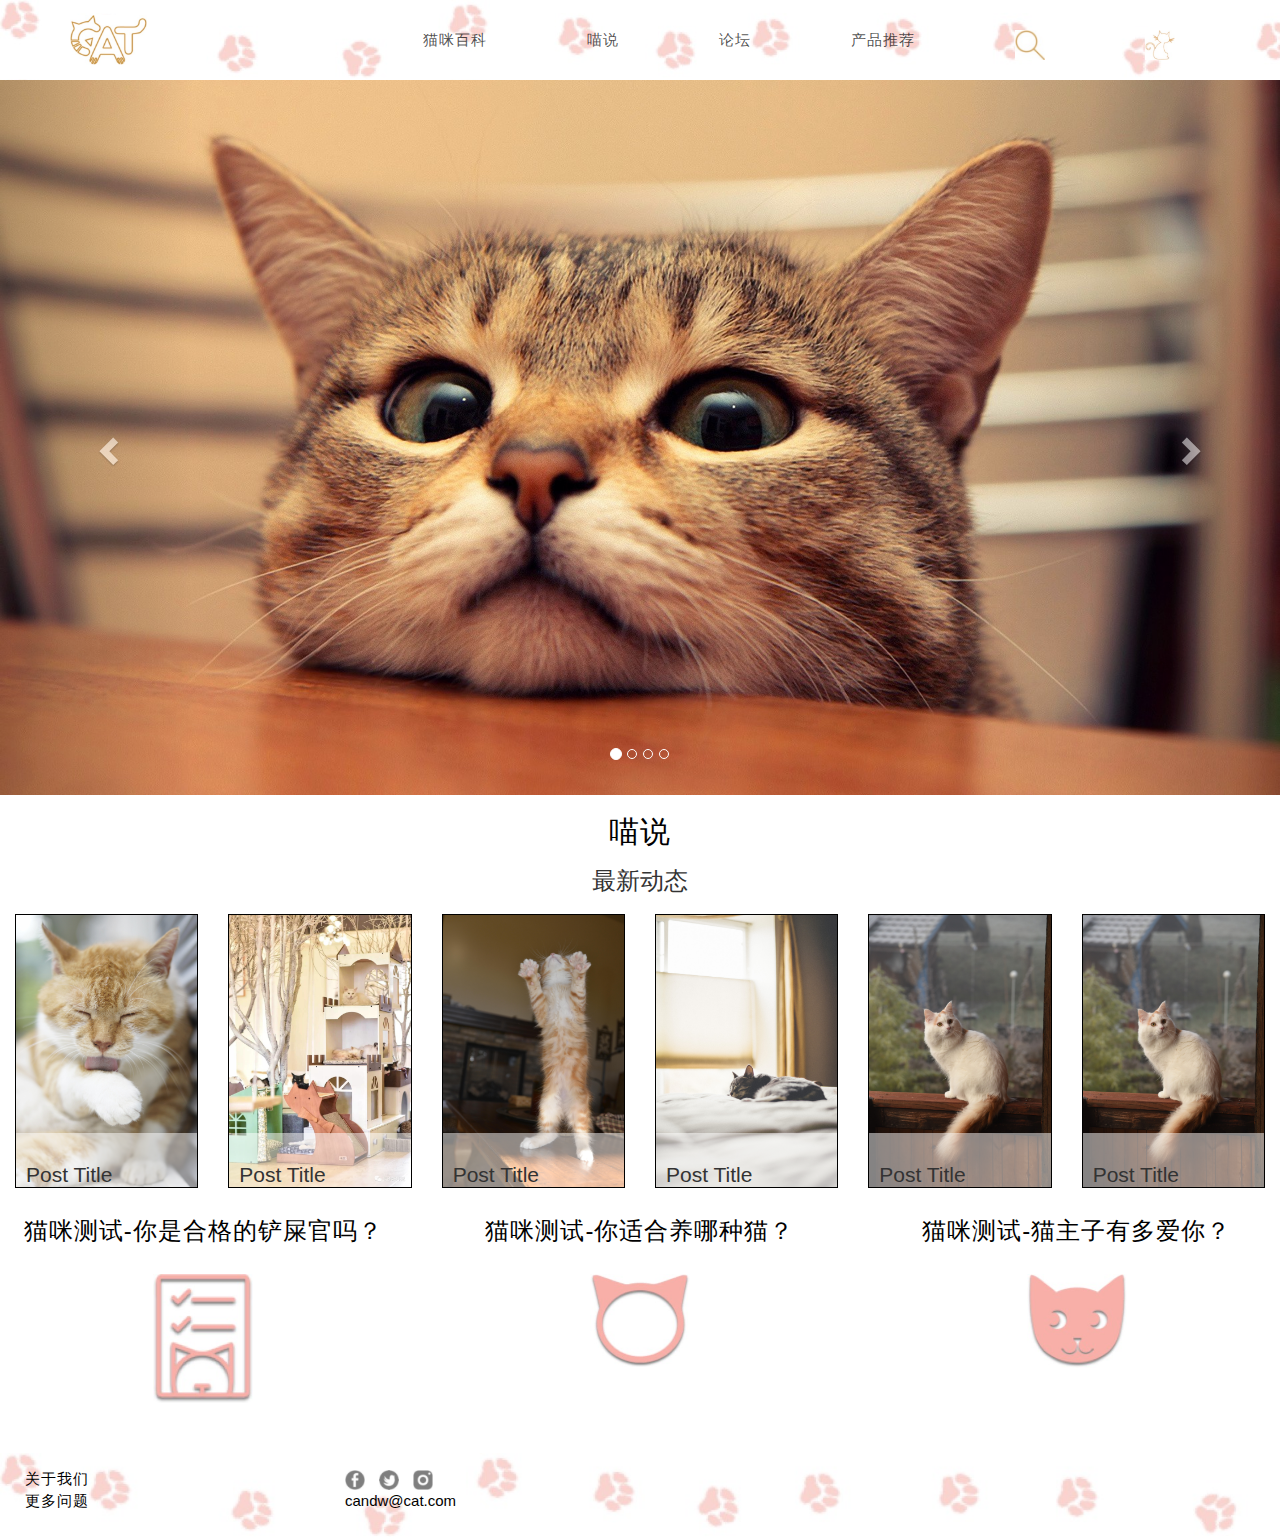
==== index.html @ 2819e3e2 "update" ====
<!DOCTYPE html>
<html>
<head>
	<meta charset="utf-8" name="viewport" content="width=device-width, initial-scale=1.0">
	<link rel="stylesheet" type="text/css" href="./css/bootstrap.min.css">
	<link rel="stylesheet" type="text/css" href="./css/style.css">
	<title>Vancatver</title>
</head>
<body>
<nav class="navbar navbar-fixed-top navbar-shrink">
	<div class="container">
		<div class="page-scroll">
			<button type="button" class="navbar-toggle" data-toggle="collapse" data-target='.navbar-collapse'>
				<span class='icon-bar'></span>
				<span class='icon-bar'></span>
				<span class='icon-bar'></span>
			</button>
			<a class="navbar-brand page-scroll" href="index.html"><img class="img-relative" id="logo1" src="img/logo.jpeg"></a>
		</div>
		<div class="navbar-collapse collapse">
			<ul class="nav navbar-nav navbar-right">
				<li><a class="page-scroll" href="#baike">猫咪百科</a></li>
				<li><a class="page-scroll" href="#meowtagram">喵说</a></li>
				<li><a class="page-scroll" href="#luntan">论坛</a></li>
				<li><a class="page-scroll" href="#product">产品推荐</a></li>
				<li><a href="#search" id="searchlogo"><img src="img/searchlogo.jpeg"></a></li>
				<li><a href="#about" id="catlogo3"><img src="img/catlogo3.jpeg"></a></li>
			</ul>
		</div>
	</div>
</nav>
<div class="banner">
		<div id="carousel-banner" class="carousel slide" data-ride="carousel">
			<ol class="carousel-indicators">
				<li data-target="#carousel-banner" data-slide-to="0" class="active"></li>
				<li data-target="#carousel-banner" data-slide-to="1"></li>
				<li data-target="#carousel-banner" data-slide-to="2"></li>
				<li data-target="#carousel-banner" data-slide-to="3"></li>
			</ol>
			<div class="carousel-inner" role="listbox">
				<div class="item active">
					<img src="img/cat1.jpg">
				</div>
				<div class="item">
					<img src="img/cat2.jpg">
				</div>
				<div class="item">
					<img src="img/cat3.jpg">
				</div>
				<div class="item">
					<img src="img/cat4.jpg">
				</div>
			</div>
			<a href="#carousel-banner" class="left carousel-control" role="button" data-slide="prev"><span class="glyphicon glyphicon-chevron-left" aria-hidden="true"></span>
			<span class="sr-only">Previous</span></a>
			<a href="#carousel-banner" class="right carousel-control" role="button" data-slide="next"><span class="glyphicon glyphicon-chevron-right" aria-hidden="true"></span>
			<span class="sr-only">Next</span></a>
		</div>
	</div>

<div class="text-center" id="meowtagram">
	<a href="#"><h2>喵说</h2></a>
	<h3 class="section-header">最新动态</h3>

	<div class="col-md-2">
	<div class="poster-wrapper">
		<a href="#" data-toggle="modal" data-target="#modal1"><img class="img-relative" src="img/cat5.jpg"></a>
		<div class="poster-content">
			<h3>Post Title</h3>
			<p>Lorem ipsum dolor sit amet, consectetur adipisicing elit. Sint natus itaque ex laborum praesentium soluta velit repudiandae deserunt magni ut dolorem obcaecati labore voluptatem reiciendis placeat tempora nisi ab laboriosam.</p>
		</div>
		</div>
	</div>
	<div class="col-md-2">
	<div class="poster-wrapper">
		<a href="#" data-toggle="modal" data-target="#modal1"><img class="img-relative" src="img/cat6.jpg"></a>
		<div class="poster-content">
			<h3>Post Title</h3>
			<p>Lorem ipsum dolor sit amet, consectetur adipisicing elit. Sint natus itaque ex laborum praesentium soluta velit repudiandae deserunt magni ut dolorem obcaecati labore voluptatem reiciendis placeat tempora nisi ab laboriosam.</p>
		</div>
	</div>
	</div>
	<div class="col-md-2">
	<div class="poster-wrapper">
		<a href="#" data-toggle="modal" data-target="#modal1"><img class="img-relative" src="img/cat7.jpg"></a>
		<div class="poster-content">
			<h3>Post Title</h3>
			<p>Lorem ipsum dolor sit amet, consectetur adipisicing elit. Sint natus itaque ex laborum praesentium soluta velit repudiandae deserunt magni ut dolorem obcaecati labore voluptatem reiciendis placeat tempora nisi ab laboriosam.</p>
		</div>
	</div>
	</div>
	<div class="col-md-2">
	<div class="poster-wrapper">
		<a href="#" data-toggle="modal" data-target="#modal1"><img class="img-relative" src="img/cat8.jpg"></a>
		<div class="poster-content">
			<h3>Post Title</h3>
			<p>Lorem ipsum dolor sit amet, consectetur adipisicing elit. </p>
		</div>
	</div>
	</div>
	<div class="col-md-2">
	<div class="poster-wrapper">
		<a href="#" data-toggle="modal" data-target="#modal1"><img class="img-relative" src="img/cat9.jpg"></a>
		<div class="poster-content">
			<h3>Post Title</h3>
			<p>Lorem ipsum dolor sit amet, consectetur adipisicing elit. Sint natus itaque ex laborum praesentium soluta velit repudiandae deserunt magni ut dolorem obcaecati labore voluptatem reiciendis placeat tempora nisi ab laboriosam.</p>
		</div>
		</div>
	</div>
	<div class="col-md-2">
	<div class="poster-wrapper">
		<a href="#" data-toggle="modal" data-target="#modal1"><img class="img-relative" src="img/cat9.jpg"></a>
		<div class="poster-content">
			<h3>Post Title</h3>
			<p>Lorem ipsum dolor sit amet, consectetur adipisicing elit. Sint natus itaque ex laborum praesentium soluta velit repudiandae deserunt magni ut dolorem obcaecati labore voluptatem reiciendis placeat tempora nisi ab laboriosam.</p>
		</div>
	</div>
	</div>
</div>


<div class="row clearfix test">
	<div class="col-md-4 text-center">
		<a href="#"><h3>猫咪测试-你是合格的铲屎官吗？</h3>
		<br>
		<span><img class="img-relative" src="img/testlogo1.jpeg"></span>
		</a>
	</div>
	<div class="col-md-4 text-center">
		<a href="#"><h3>猫咪测试-你适合养哪种猫？</h3>
		<br>
		<span><img class="img-relative" src="img/testlogo2.jpeg"></span>
		</a>
	</div>
	<div class="col-md-4 text-center">
		<a href="#"><h3>猫咪测试-猫主子有多爱你？</h3>
		<br>
		<span><img class="img-relative" src="img/testlogo3.jpeg"></span>
		</a>
	</div>
</div>


<footer>
	<div class="col-md-3">
	<div class="row">
		<a href="#about">关于我们</a>
		</div>
		<div class="row">
		<a href="#contact">更多问题</a>
		</div>
	</div>
	<div class="col-md-3">
	<div class="row">
		<a href="#facebook"><img src="img/facebooklogo.jpeg"></a>
		<a href="#twitter"><img src="img/twitterlogo.jpeg"></a>
		<a href="instagram"><img src="img/instagramlogo.jpeg"></a>
	</div>
	<div class="row">
		<p>candw@cat.com</p>
		</div>
	</div>
</footer>
<script
  src="https://code.jquery.com/jquery-1.12.4.js"
  integrity="sha256-Qw82+bXyGq6MydymqBxNPYTaUXXq7c8v3CwiYwLLNXU="
  crossorigin="anonymous"></script>
  <script type="text/javascript" src="./js/bootstrap.min.js"></script>
  <script src="https://code.jquery.com/jquery-1.12.3.min.js" integrity="sha256-aaODHAgvwQW1bFOGXMeX+pC4PZIPsvn2h1sArYOhgXQ="   crossorigin="anonymous"></script>
  <script src="script.js"></script>
</body>
</html>
---- css/style.css ----
html {
	margin: 0;
	overflow-x: hidden;
}

body {
	background-color: transparent;
	background-size: cover;
	background-repeat: no-repeat;
	background-position: fixed;
	padding-top: 75px;
	box-sizing: border-box;
	overflow-x: hidden;
}

header {
	margin: 0;
}

a {
	text-decoration: none;
	letter-spacing: 1px;
	color: black;
	-webkit-transition: 0.5s ease-in-out;
    -moz-transition: 0.5s ease-in-out;
    -ms-transition: 0.5s ease-in-out;
    -o-transition: 0.5s ease-in-out;
    transition: 0.5s ease-in-out;
    -webkit-text-shadow: 0 0 0 transparent, 0 0 0 transparent;
    -moz-text-shadow: 0 0 0 transparent, 0 0 0 transparent;
    -ms-text-shadow: 0 0 0 transparent, 0 0 0 transparent;
    -o-text-shadow: 0 0 0 transparent, 0 0 0 transparent;
    text-shadow: 0 0 0 transparent, 0 0 0 transparent;
}
a:hover {
	color: white;
	text-decoration: none;
	-webkit-text-shadow: 0 0 10px #ff401a, 0 0 50px #ff9b1a;
    -moz-text-shadow: 0 0 10px #ff401a, 0 0 50px #ff9b1a;
    -ms-text-shadow: 0 0 10px #ff401a, 0 0 50px #ff9b1a;
    -o-text-shadow: 0 0 10px #ff401a, 0 0 50px #ff9b1a;
    text-shadow: 0 0 10px #ff401a, 0 0 50px #ff9b1a;
}

footer {
	background-image: url(../img/navbar-bg.jpg);
	color: black;
	background-size: cover;
	background-repeat: repeat;
	padding-top: 10px;
	padding-bottom: 10px;
	font-weight: 100;
	font-size: 15px;
	overflow: hidden;
}

footer .col-md-3 {
	padding-left: 40px;
	text-align: left;
}
footer img {
	height: 20px;
	margin-right: 10px;
}

.glyphicon {
	padding: 10px;
}
.navbar-header a {
	padding-bottom: 65px;
}
.navbar-nav > li > a {
	font-size: 15px;
	padding-top: 30px;
	padding-left: 50px;
	padding-right: 50px;
	padding-bottom: 15px;
    -webkit-transition: 0.5s ease-in-out;
    -moz-transition: 0.5s ease-in-out;
    -ms-transition: 0.5s ease-in-out;
    -o-transition: 0.5s ease-in-out;
    transition: 0.5s ease-in-out;
    -webkit-text-shadow: 0 0 0 transparent, 0 0 0 transparent;
    -moz-text-shadow: 0 0 0 transparent, 0 0 0 transparent;
    -ms-text-shadow: 0 0 0 transparent, 0 0 0 transparent;
    -o-text-shadow: 0 0 0 transparent, 0 0 0 transparent;
    text-shadow: 0 0 0 transparent, 0 0 0 transparent;
    color: rgba(0, 0, 0, 0.7);
    overflow: visible;
}
#logo1 {
	height: 50px;
}
.navbar {
	height: 80px;
	width: 100%;
	background-image: url(../img/navbar-bg.jpg);
	background-color: rgba(255,255,255,0.8);
	background-repeat: repeat;
	background-size: cover;
}
.navbar a {
	color: grey;
	transition: 0.5s;
}
.navbar li > a:hover {
	color: white;
    -webkit-text-shadow: 0 0 10px #ff401a, 0 0 50px #ff9b1a;
    -moz-text-shadow: 0 0 10px #ff401a, 0 0 50px #ff9b1a;
    -ms-text-shadow: 0 0 10px #ff401a, 0 0 50px #ff9b1a;
    -o-text-shadow: 0 0 10px #ff401a, 0 0 50px #ff9b1a;
    text-shadow: 0 0 10px #ff401a, 0 0 50px #ff9b1a;
    background-color: transparent;
}

.navbar-toggle {
    position: relative;
    float: right;
    padding: 9px 10px;
    margin-top: 22px;
    margin-right: 15px;
    margin-bottom: 8px;
    background-color: rgb(255,255,255);
    border: 2px solid pink;
    border-radius: 5;
}

#searchlogo img, #catlogo3 img{
	max-height: 30px;
	transition: 0.3s;
}

#searchlogo:hover, #catlogo3:hover{
	transform: scale(1.2);
}

.icon-bar {
	background-color: pink;
	margin: 0;

}
@media (max-width: 768px) {
	#catlogo3 {
		display: none;
	}
	.navbar-nav {
		border-radius: 5px;
	}
	.navbar-nav > li > a {
	font-size: 15px;
	padding: 20px;
	margin: 0px;
	}
	.navbar-collapse .navbar-nav {
	background-color: rgba(255,255,255,0.7);
	}
	#searchlogo:hover{
		transform: none;
	}
}
/* navbar tablet*/
@media (min-width: 768px) and (max-width: 991px) {
    
    .navbar-nav > li > a {
		font-size: 15px;
		padding: 30px 20px 15px 20px;
	}
	#searchlogo:hover, #catlogo3:hover {
		transform-origin: 50% 50%;
	}

}
/* end */
form {
	margin-bottom: 20px;
}

.form-group textarea,
.form-group input {
	border-radius: 0;
}
.btn,
.btn-x1 {
	background-color: white;
	color: black;
	font-size: 15px;
	transition: 0.5s;
	border-radius: 2;
	border: black 1px solid
}
.btn:hover {
    box-shadow: 0 12px 16px 0 rgba(0,0,0,0.24), 0 17px 50px 0 rgba(0,0,0,0.19);
}
@media only screen and (max-width: 768px){
.form-group{
	max-width: 80%;
	margin-left: 10%;
	margin-right: auto;
}
}

/*以下是喵说的slide up动画*/
.poster-wrapper {
  overflow: hidden;
  position: relative;
  margin: 10px 0px;
  box-sizing: border-box;
  border: 1px black solid;
  display: inline-block;
  vertical-align: middle;
}

.poster-wrapper a > img {
	max-width: 100%;
	transition: all 0.5s ease;
}

.poster-content {
	height: 100%;
  	background-color: rgba(255,255,255,0.5);
  	position: absolute;
  	padding: 10px;
  	top: 80%;
  	transition: all 0.5s ease;
  	text-align: left;
}

.poster-content h3 {
  font-size: 1.5em;
  margin-bottom: 0.5em;
}

.poster-wrapper:hover .poster-content {
  background-color: rgba(255,255,255,0.8);
  top: 0;
}

.poster-wrapper:hover img {
	transform: scale(1.05);
	-webkit-transform: scale(1.05);
}

@media only screen and (max-width: 768px) {
	.poster-wrapper {
		width: 100%;
		text-align: left;
		background-color: white;
		padding-right: 10px;
	}
	.poster-wrapper img{
		width: 50%;
		float: left;
		margin-right: 10px;
	}
	.poster-wrapper:hover img {
		transform: none;
	}
	.poster-content {
		width: 35%;
		position: center;
		float: right;
		position: relative;
	}
	.poster-wrapper h3,
	.poster-wrapper p {
		font-size: 12px;
	}
}
/* end */

.col-md-3 {
	padding: 5px;
}

.test img{
	max-width: 100px;
}

.test {
	margin-top: 50px;
	margin-bottom: 50px;
}
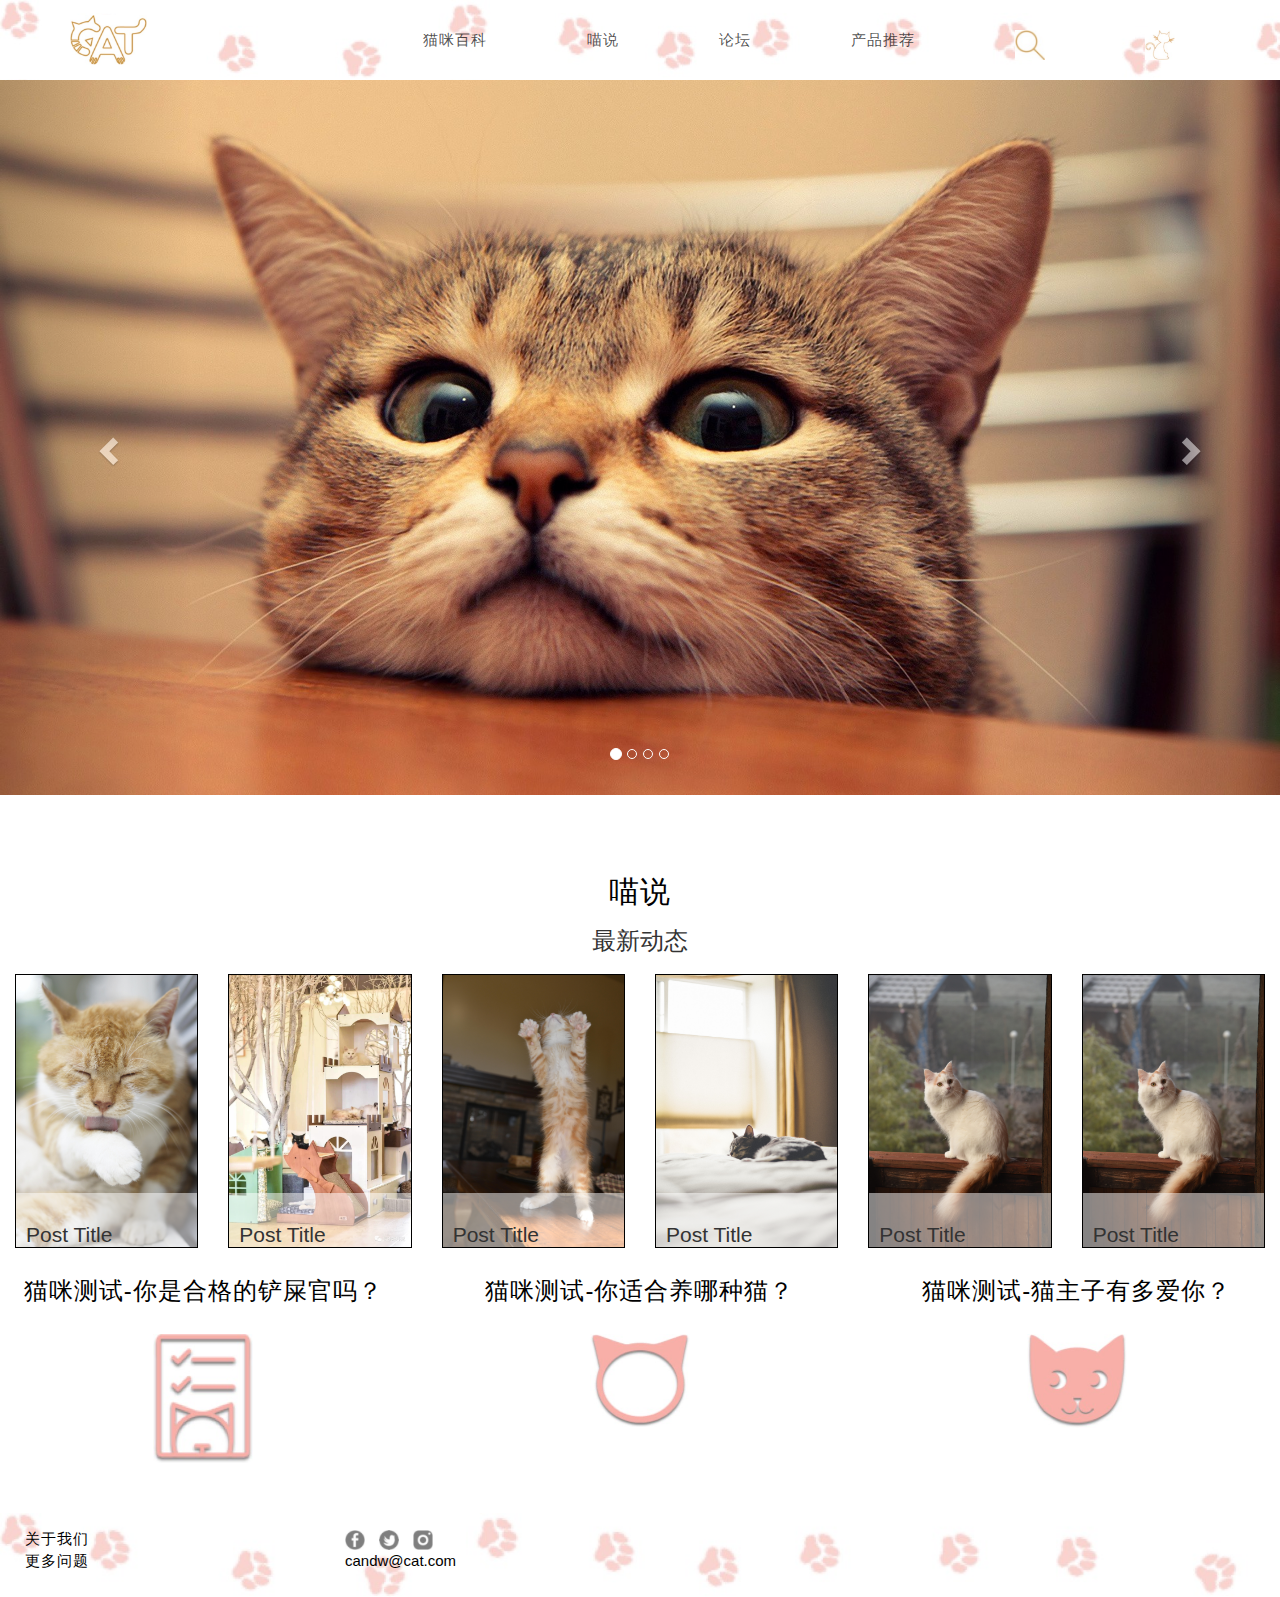
==== commit f209a32b: "about page" ====
--- a/index.html
+++ b/index.html
@@ -59,8 +59,8 @@
 	</div>
 
 <div class="text-center" id="meowtagram">
-	<a href="#"><h2>喵说</h2></a>
-	<h3 class="section-header">最新动态</h3>
+	<a href="#" class="section-heading"><h2>喵说</h2></a>
+	<h3>最新动态</h3>
 
 	<div class="col-md-2">
 	<div class="poster-wrapper">
@@ -144,7 +144,7 @@
 <footer>
 	<div class="col-md-3">
 	<div class="row">
-		<a href="#about">关于我们</a>
+		<a href="about.html">关于我们</a>
 		</div>
 		<div class="row">
 		<a href="#contact">更多问题</a>
--- a/css/style.css
+++ b/css/style.css
@@ -198,7 +198,9 @@
 	margin-right: auto;
 }
 }
-
+.section-heading h2 {
+	margin-top: 80px;
+}
 /*以下是喵说的slide up动画*/
 .poster-wrapper {
   overflow: hidden;
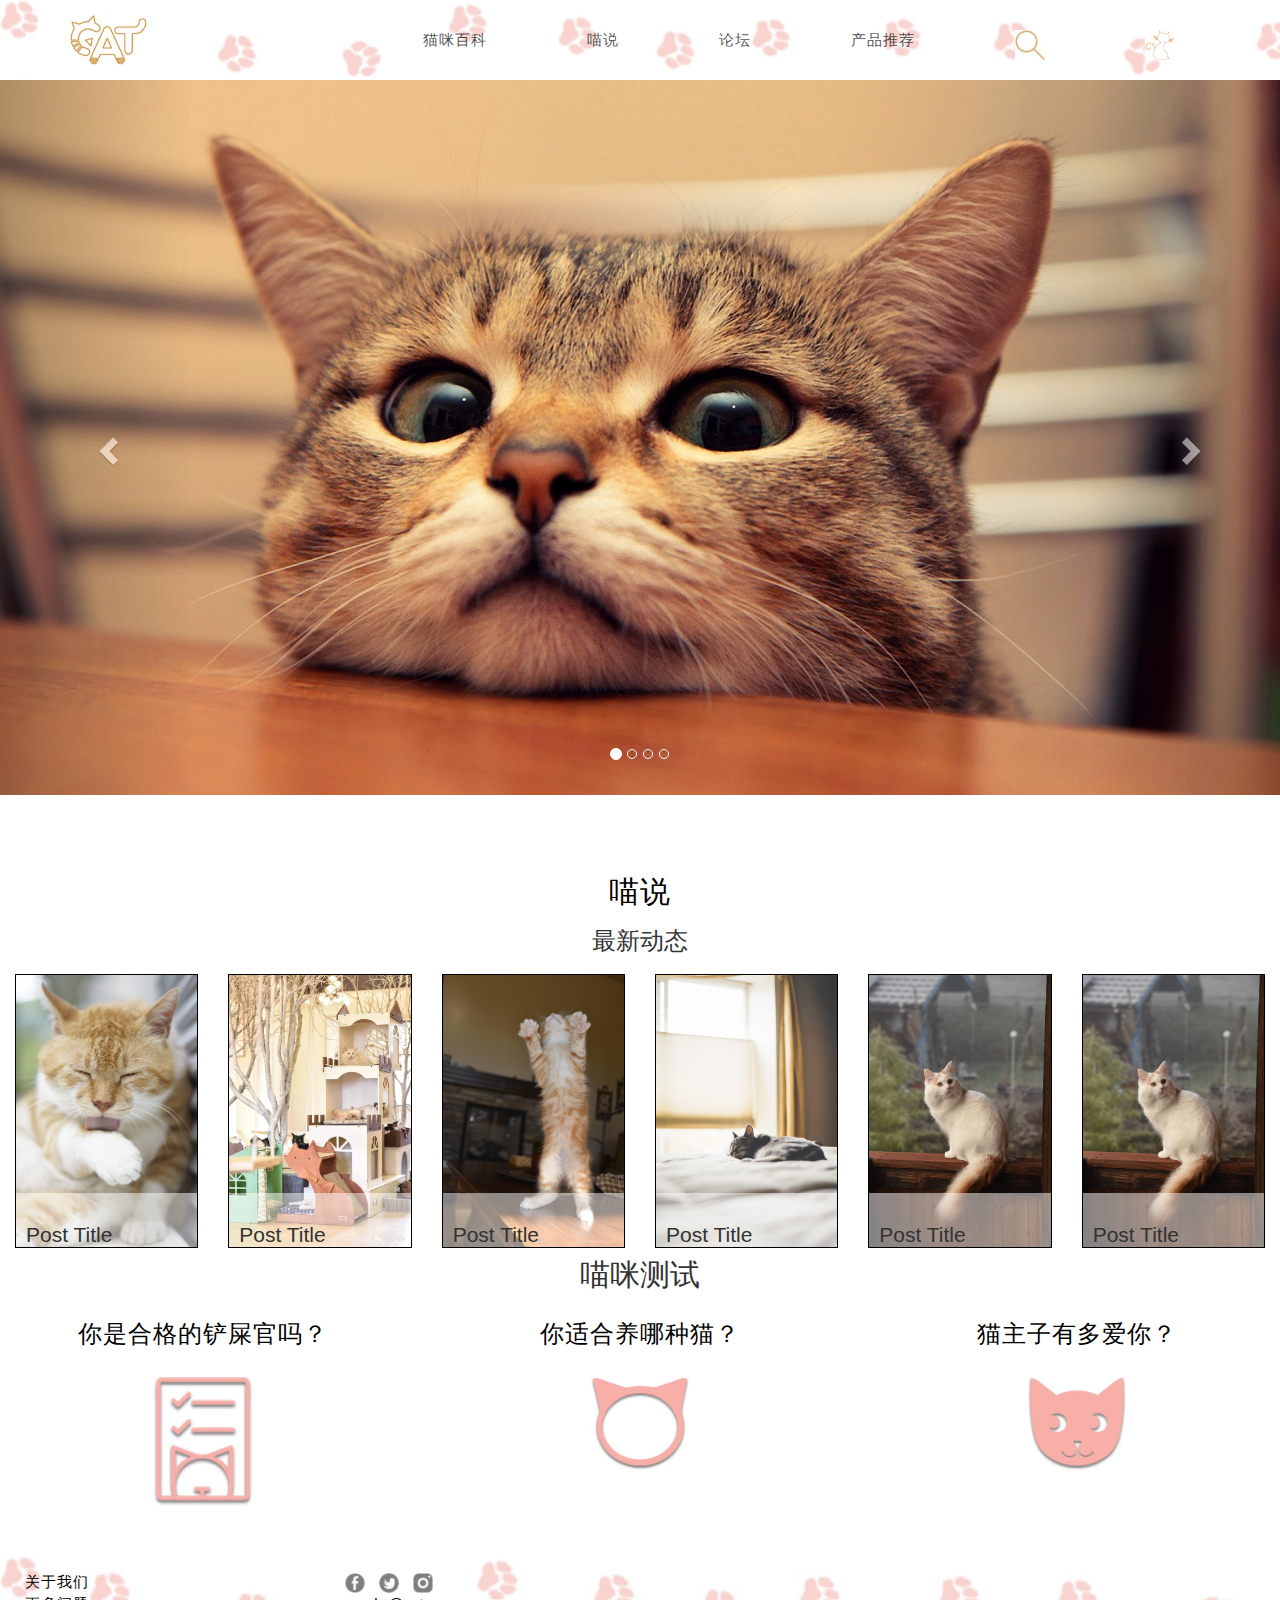
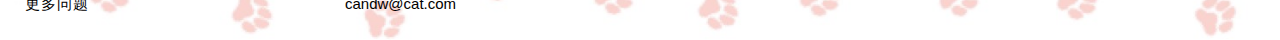
==== commit 750cd927: "update map information" ====
--- a/index.html
+++ b/index.html
@@ -22,7 +22,7 @@
 				<li><a class="page-scroll" href="#baike">猫咪百科</a></li>
 				<li><a class="page-scroll" href="#meowtagram">喵说</a></li>
 				<li><a class="page-scroll" href="#luntan">论坛</a></li>
-				<li><a class="page-scroll" href="#product">产品推荐</a></li>
+				<li><a class="page-scroll" href="product.html">产品推荐</a></li>
 				<li><a href="#search" id="searchlogo"><img src="img/searchlogo.jpeg"></a></li>
 				<li><a href="#about" id="catlogo3"><img src="img/catlogo3.jpeg"></a></li>
 			</ul>
@@ -120,20 +120,21 @@
 
 
 <div class="row clearfix test">
+<h2 class="section-heading text-center">喵咪测试</h2>
 	<div class="col-md-4 text-center">
-		<a href="#"><h3>猫咪测试-你是合格的铲屎官吗？</h3>
+		<a href="#"><h3>你是合格的铲屎官吗？</h3>
 		<br>
 		<span><img class="img-relative" src="img/testlogo1.jpeg"></span>
 		</a>
 	</div>
 	<div class="col-md-4 text-center">
-		<a href="#"><h3>猫咪测试-你适合养哪种猫？</h3>
+		<a href="#"><h3>你适合养哪种猫？</h3>
 		<br>
 		<span><img class="img-relative" src="img/testlogo2.jpeg"></span>
 		</a>
 	</div>
 	<div class="col-md-4 text-center">
-		<a href="#"><h3>猫咪测试-猫主子有多爱你？</h3>
+		<a href="#"><h3>猫主子有多爱你？</h3>
 		<br>
 		<span><img class="img-relative" src="img/testlogo3.jpeg"></span>
 		</a>
--- a/css/style.css
+++ b/css/style.css
@@ -168,6 +168,9 @@
 	#searchlogo:hover, #catlogo3:hover {
 		transform-origin: 50% 50%;
 	}
+	.col-md-6 {
+		width: 100%;
+	}
 
 }
 /* end */
@@ -282,3 +285,17 @@
 	margin-top: 50px;
 	margin-bottom: 50px;
 }
+.price-list {
+	position: center;
+}
+.col-md-6 {
+	padding: 30px;
+	display: block;
+	position: relative;
+	overflow: hidden;
+}
+
+table {
+	text-align: left;
+	margin: auto 20px;
+}
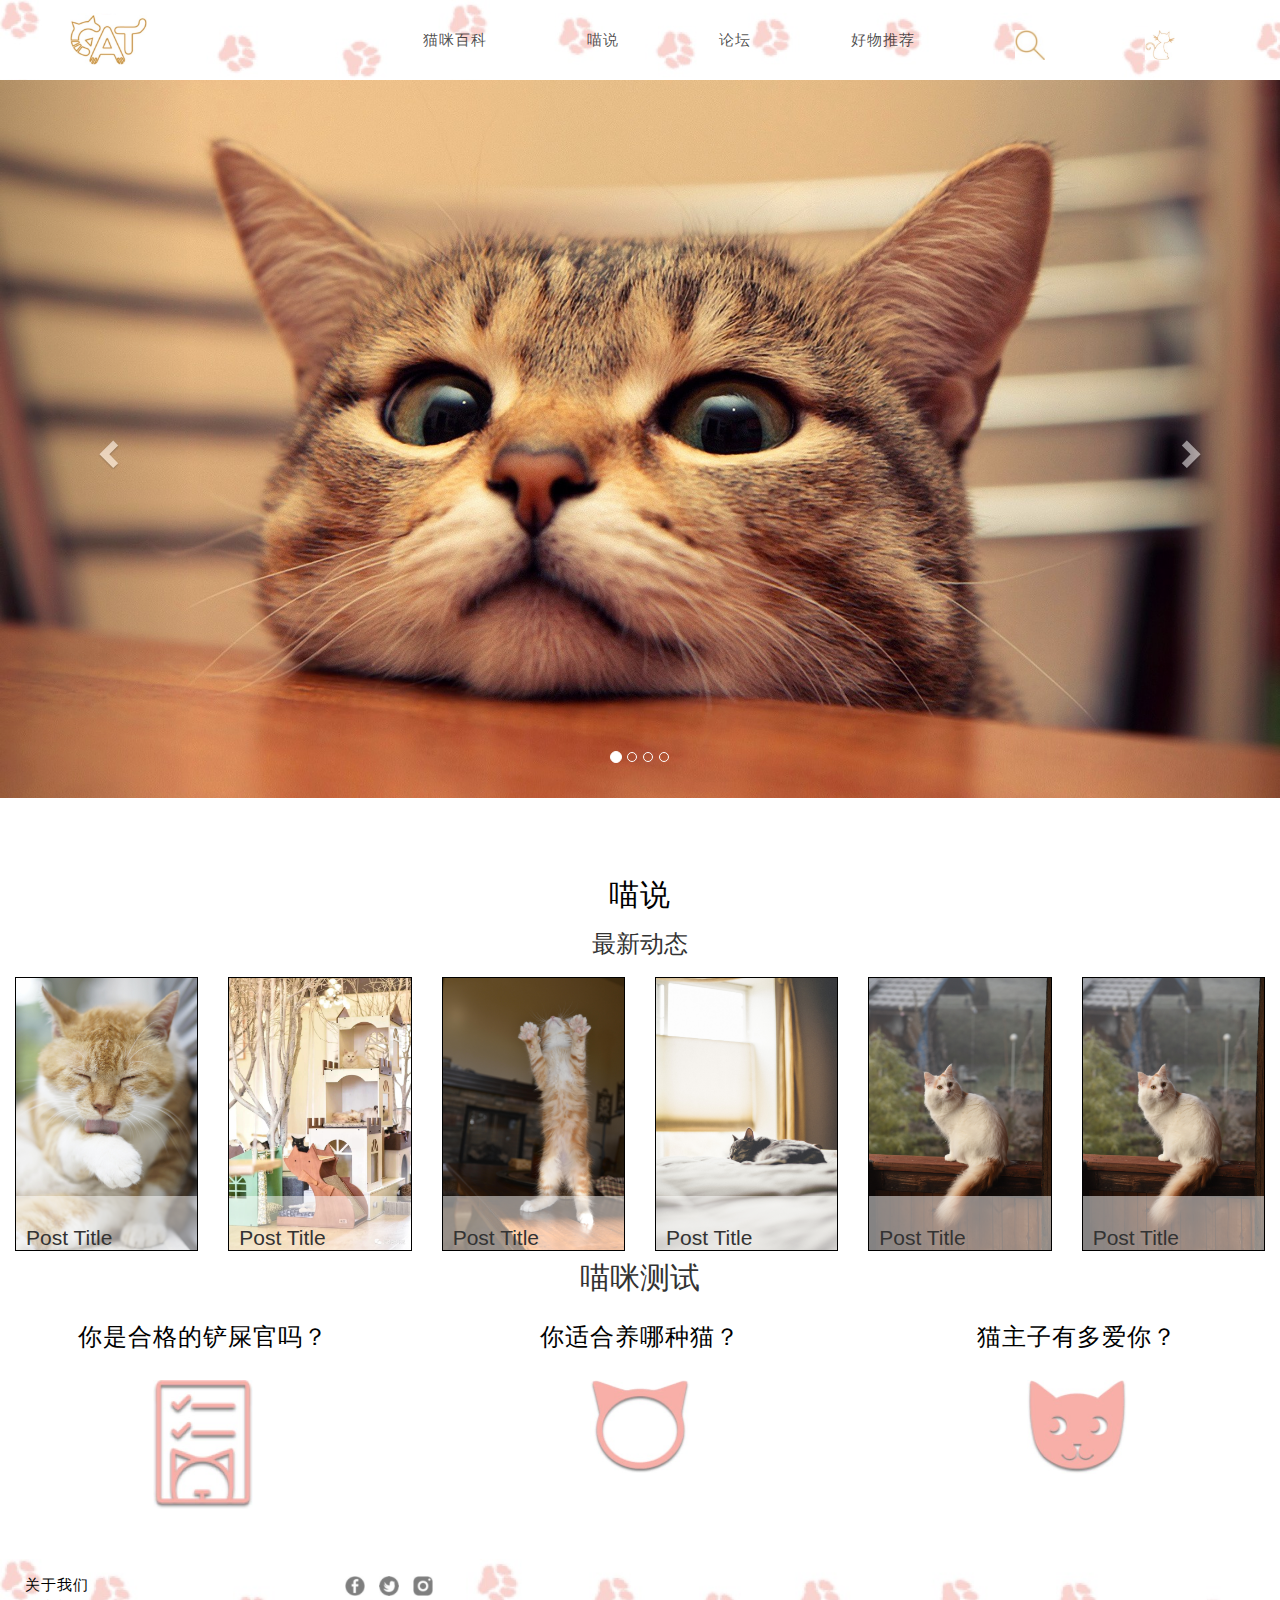
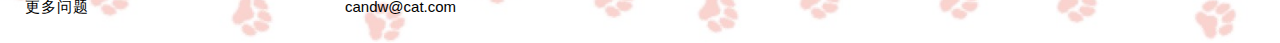
==== commit 77602d66: "about page" ====
--- a/index.html
+++ b/index.html
@@ -7,7 +7,7 @@
 	<title>Vancatver</title>
 </head>
 <body>
-<nav class="navbar navbar-fixed-top navbar-shrink">
+<nav class="navbar navbar-fixed-top navbar-shrink bs-navbar-collapse">
 	<div class="container">
 		<div class="page-scroll">
 			<button type="button" class="navbar-toggle" data-toggle="collapse" data-target='.navbar-collapse'>
@@ -17,15 +17,21 @@
 			</button>
 			<a class="navbar-brand page-scroll" href="index.html"><img class="img-relative" id="logo1" src="img/logo.jpeg"></a>
 		</div>
-		<div class="navbar-collapse collapse">
+		<div class="navbar-collapse collapse" id="mainNavbarCollapse">
 			<ul class="nav navbar-nav navbar-right">
-				<li><a class="page-scroll" href="#baike">猫咪百科</a></li>
-				<li><a class="page-scroll" href="#meowtagram">喵说</a></li>
-				<li><a class="page-scroll" href="#luntan">论坛</a></li>
-				<li><a class="page-scroll" href="product.html">产品推荐</a></li>
+				<li><a href="#baike">猫咪百科</a></li>
+				<li><a href="#meowtagram">喵说</a></li>
+				<li><a href="#luntan">论坛</a></li>
+				<li class="dropdown"><a class="nav-link" id="navbarDropdown1" data-target="#" data-toggle="dropdown" aria-haspopup="true" aria-expanded="false" href="#">好物推荐</a>
+				<ul class="dropdown-menu" aria-labelledby="navbarDropdown1">
+					<li><a class="dropdown-item" href="product.html">宠物医院推荐</a></li>
+					<li><a class="dropdown-item" href="#">宠物用品推荐</a></li>
+					<li><a class="dropdown-item" href="#">限时折扣</a></li>
+				</ul>
 				<li><a href="#search" id="searchlogo"><img src="img/searchlogo.jpeg"></a></li>
 				<li><a href="#about" id="catlogo3"><img src="img/catlogo3.jpeg"></a></li>
 			</ul>
+			</li>
 		</div>
 	</div>
 </nav>
--- a/css/style.css
+++ b/css/style.css
@@ -2,13 +2,15 @@
 	margin: 0;
 	overflow-x: hidden;
 }
-
+*{
+	list-style: none;
+}
 body {
 	background-color: transparent;
 	background-size: cover;
 	background-repeat: no-repeat;
 	background-position: fixed;
-	padding-top: 75px;
+	padding-top: 78px;
 	box-sizing: border-box;
 	overflow-x: hidden;
 }
@@ -103,7 +105,9 @@
 	color: grey;
 	transition: 0.5s;
 }
-.navbar li > a:hover {
+.navbar li > a:hover,
+.navbar li > a:focus,
+.navbar li > a:active{
 	color: white;
     -webkit-text-shadow: 0 0 10px #ff401a, 0 0 50px #ff9b1a;
     -moz-text-shadow: 0 0 10px #ff401a, 0 0 50px #ff9b1a;
@@ -112,7 +116,6 @@
     text-shadow: 0 0 10px #ff401a, 0 0 50px #ff9b1a;
     background-color: transparent;
 }
-
 .navbar-toggle {
     position: relative;
     float: right;
@@ -168,10 +171,13 @@
 	#searchlogo:hover, #catlogo3:hover {
 		transform-origin: 50% 50%;
 	}
-	.col-md-6 {
-		width: 100%;
-	}
-
+	.side-bar ul > li{
+		display: inline-block;
+		top: 0%;
+	}
+	.side-bar ul {
+		text-align: center;
+	}
 }
 /* end */
 form {
@@ -297,5 +303,38 @@
 
 table {
 	text-align: left;
-	margin: auto 20px;
-}
+	width: 100%
+}
+
+#veterinary h2,
+#veterinary table {
+	margin: 0px 20px;
+}
+
+.side-bar ul > li{
+	margin: 30px 10px;
+	text-align: left;
+}
+.side-bar {
+	top: 30%;
+	position: fixed;
+}
+
+.side-bar ul {
+	background-color: rgba(255,255,255,0.6);
+}
+
+.side-bar > .navbar-toggle {
+    position: relative;
+    padding: 9px 10px;
+    margin-top: 22px;
+    margin-right: 15px;
+    margin-bottom: 8px;
+    background-color: rgb(255,255,255);
+    border: none;
+}
+
+.dropdown-menu {
+		position: relative;
+		float: none;
+	}
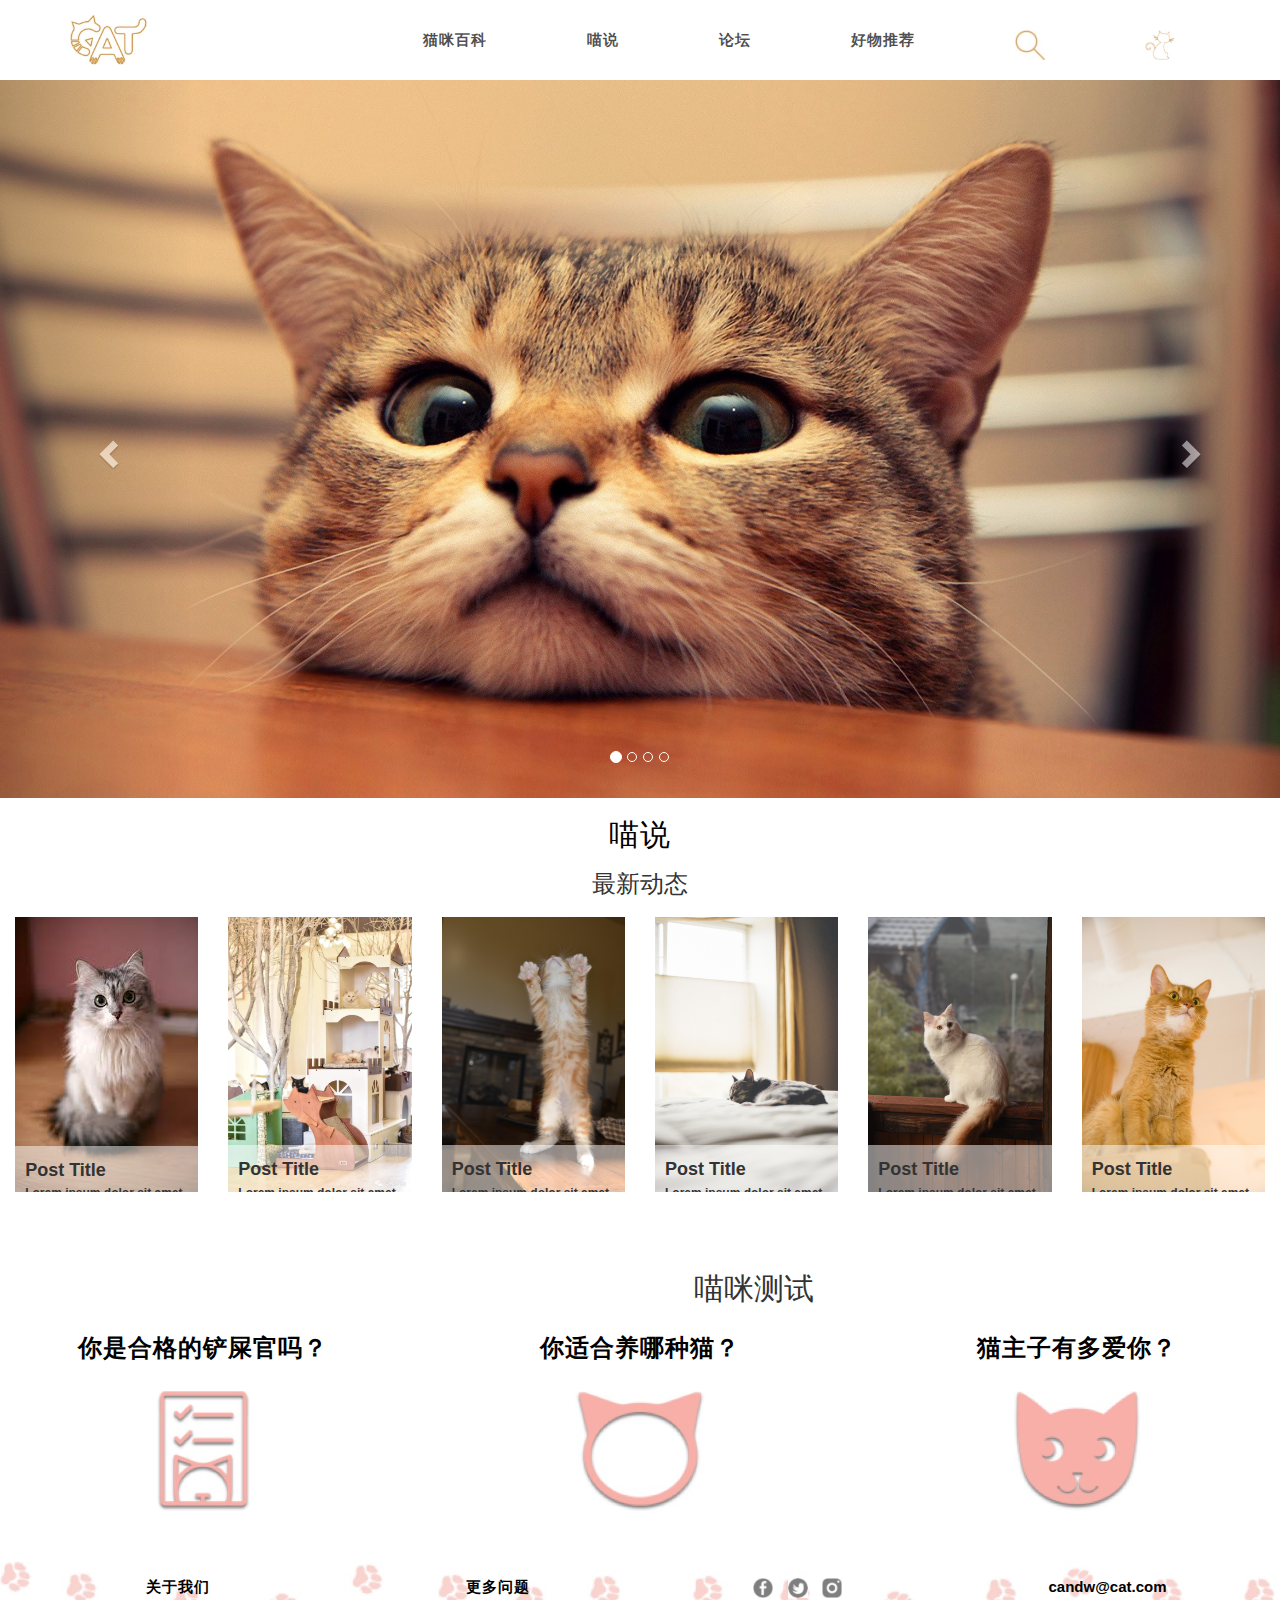
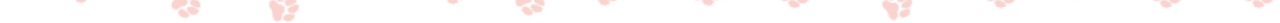
==== commit 5c3b075d: "update" ====
--- a/index.html
+++ b/index.html
@@ -70,10 +70,10 @@
 
 	<div class="col-md-2">
 	<div class="poster-wrapper">
-		<a href="#" data-toggle="modal" data-target="#modal1"><img class="img-relative" src="img/cat5.jpg"></a>
+		<a href="#" data-toggle="modal" data-target="#modal1"><img class="img-relative" src="img/cat10.jpg"></a>
 		<div class="poster-content">
 			<h3>Post Title</h3>
-			<p>Lorem ipsum dolor sit amet, consectetur adipisicing elit. Sint natus itaque ex laborum praesentium soluta velit repudiandae deserunt magni ut dolorem obcaecati labore voluptatem reiciendis placeat tempora nisi ab laboriosam.</p>
+			<p>Lorem ipsum dolor sit amet, consectetur adipisicing elit. Sint natus itaque ex laborum praesentium soluta velit</p>
 		</div>
 		</div>
 	</div>
@@ -82,7 +82,7 @@
 		<a href="#" data-toggle="modal" data-target="#modal1"><img class="img-relative" src="img/cat6.jpg"></a>
 		<div class="poster-content">
 			<h3>Post Title</h3>
-			<p>Lorem ipsum dolor sit amet, consectetur adipisicing elit. Sint natus itaque ex laborum praesentium soluta velit repudiandae deserunt magni ut dolorem obcaecati labore voluptatem reiciendis placeat tempora nisi ab laboriosam.</p>
+			<p>Lorem ipsum dolor sit amet, consectetur adipisicing elit. Sint natus itaque ex laborum praesentium soluta velit</p>
 		</div>
 	</div>
 	</div>
@@ -91,7 +91,7 @@
 		<a href="#" data-toggle="modal" data-target="#modal1"><img class="img-relative" src="img/cat7.jpg"></a>
 		<div class="poster-content">
 			<h3>Post Title</h3>
-			<p>Lorem ipsum dolor sit amet, consectetur adipisicing elit. Sint natus itaque ex laborum praesentium soluta velit repudiandae deserunt magni ut dolorem obcaecati labore voluptatem reiciendis placeat tempora nisi ab laboriosam.</p>
+			<p>Lorem ipsum dolor sit amet, consectetur adipisicing elit. Sint natus itaque ex laborum praesentium soluta velit</p>
 		</div>
 	</div>
 	</div>
@@ -100,7 +100,7 @@
 		<a href="#" data-toggle="modal" data-target="#modal1"><img class="img-relative" src="img/cat8.jpg"></a>
 		<div class="poster-content">
 			<h3>Post Title</h3>
-			<p>Lorem ipsum dolor sit amet, consectetur adipisicing elit. </p>
+			<p>Lorem ipsum dolor sit amet, consectetur adipisicing elit. Sint natus itaque ex laborum praesentium soluta velit</p>
 		</div>
 	</div>
 	</div>
@@ -109,22 +109,21 @@
 		<a href="#" data-toggle="modal" data-target="#modal1"><img class="img-relative" src="img/cat9.jpg"></a>
 		<div class="poster-content">
 			<h3>Post Title</h3>
-			<p>Lorem ipsum dolor sit amet, consectetur adipisicing elit. Sint natus itaque ex laborum praesentium soluta velit repudiandae deserunt magni ut dolorem obcaecati labore voluptatem reiciendis placeat tempora nisi ab laboriosam.</p>
+			<p>Lorem ipsum dolor sit amet, consectetur adipisicing elit. Sint natus itaque ex laborum praesentium soluta velit</p>
 		</div>
 		</div>
 	</div>
 	<div class="col-md-2">
 	<div class="poster-wrapper">
-		<a href="#" data-toggle="modal" data-target="#modal1"><img class="img-relative" src="img/cat9.jpg"></a>
+		<a href="#" data-toggle="modal" data-target="#modal1"><img class="img-relative" src="img/cat11.jpg"></a>
 		<div class="poster-content">
 			<h3>Post Title</h3>
-			<p>Lorem ipsum dolor sit amet, consectetur adipisicing elit. Sint natus itaque ex laborum praesentium soluta velit repudiandae deserunt magni ut dolorem obcaecati labore voluptatem reiciendis placeat tempora nisi ab laboriosam.</p>
+			<p>Lorem ipsum dolor sit amet, consectetur adipisicing elit. Sint natus itaque ex laborum praesentium soluta velit</p>
 		</div>
 	</div>
 	</div>
 </div>
-
-
+	
 <div class="row clearfix test">
 <h2 class="section-heading text-center">喵咪测试</h2>
 	<div class="col-md-4 text-center">
@@ -150,22 +149,18 @@
 
 <footer>
 	<div class="col-md-3">
-	<div class="row">
 		<a href="about.html">关于我们</a>
 		</div>
-		<div class="row">
+		<div class="col-md-3">
 		<a href="#contact">更多问题</a>
 		</div>
-	</div>
-	<div class="col-md-3">
-	<div class="row">
+	<div class="col-md-3 row">
 		<a href="#facebook"><img src="img/facebooklogo.jpeg"></a>
 		<a href="#twitter"><img src="img/twitterlogo.jpeg"></a>
 		<a href="instagram"><img src="img/instagramlogo.jpeg"></a>
 	</div>
-	<div class="row">
+	<div class="col-md-3">
 		<p>candw@cat.com</p>
-		</div>
 	</div>
 </footer>
 <script
--- a/css/style.css
+++ b/css/style.css
@@ -4,6 +4,7 @@
 }
 *{
 	list-style: none;
+	font-weight: bold;
 }
 body {
 	background-color: transparent;
@@ -51,14 +52,14 @@
 	background-repeat: repeat;
 	padding-top: 10px;
 	padding-bottom: 10px;
-	font-weight: 100;
+	font-weight: bold;
 	font-size: 15px;
 	overflow: hidden;
 }
 
 footer .col-md-3 {
 	padding-left: 40px;
-	text-align: left;
+	text-align: center;
 }
 footer img {
 	height: 20px;
@@ -95,9 +96,8 @@
 }
 .navbar {
 	height: 80px;
-	width: 100%;
-	background-image: url(../img/navbar-bg.jpg);
-	background-color: rgba(255,255,255,0.8);
+	width: 100%;;
+	background-color: rgba(255,255,255,1);
 	background-repeat: repeat;
 	background-size: cover;
 }
@@ -139,7 +139,7 @@
 
 .icon-bar {
 	background-color: pink;
-	margin: 0;
+	margin: 10;
 
 }
 @media (max-width: 768px) {
@@ -177,6 +177,10 @@
 	}
 	.side-bar ul {
 		text-align: center;
+	}
+		#contact .col-md-6 {
+		width: 50%;
+		display: inline-block;;
 	}
 }
 /* end */
@@ -207,20 +211,30 @@
 	margin-right: auto;
 }
 }
-.section-heading h2 {
-	margin-top: 80px;
-}
+.section-heading{
+	text-align: center;
+}
+
 /*以下是喵说的slide up动画*/
 .poster-wrapper {
   overflow: hidden;
   position: relative;
   margin: 10px 0px;
   box-sizing: border-box;
-  border: 1px black solid;
   display: inline-block;
   vertical-align: middle;
-}
-
+  margin-bottom: 80px;
+}
+.poster-wrapper h3{
+	font-weight: bold;
+	margin: 5px 0 5px 0;
+	font-size: 18px;
+}
+
+.poster-wrapper p{
+	font-weight: bold;
+	font-size: 12px;
+}
 .poster-wrapper a > img {
 	max-width: 100%;
 	transition: all 0.5s ease;
@@ -231,14 +245,9 @@
   	background-color: rgba(255,255,255,0.5);
   	position: absolute;
   	padding: 10px;
-  	top: 80%;
+  	top: 83%;
   	transition: all 0.5s ease;
   	text-align: left;
-}
-
-.poster-content h3 {
-  font-size: 1.5em;
-  margin-bottom: 0.5em;
 }
 
 .poster-wrapper:hover .poster-content {
@@ -267,15 +276,19 @@
 		transform: none;
 	}
 	.poster-content {
-		width: 35%;
+		width: 45%;
 		position: center;
 		float: right;
 		position: relative;
 	}
 	.poster-wrapper h3,
 	.poster-wrapper p {
-		font-size: 12px;
-	}
+		font-size: 14px;
+	}
+	.google-map {
+		margin: 20px auto;
+	}
+
 }
 /* end */
 
@@ -284,11 +297,14 @@
 }
 
 .test img{
-	max-width: 100px;
-}
-
+	max-height: 120px;
+	position: relative;
+}
+.test h3 {
+	font-weight: bold;
+}
 .test {
-	margin-top: 50px;
+	margin-top: 120px;
 	margin-bottom: 50px;
 }
 .price-list {
@@ -337,4 +353,13 @@
 .dropdown-menu {
 		position: relative;
 		float: none;
-	}
+}
+
+#veterinary h2 {
+	font-weight: bold;
+}
+
+.section-heading {
+	margin-top: 80px;
+	position: relative;
+}
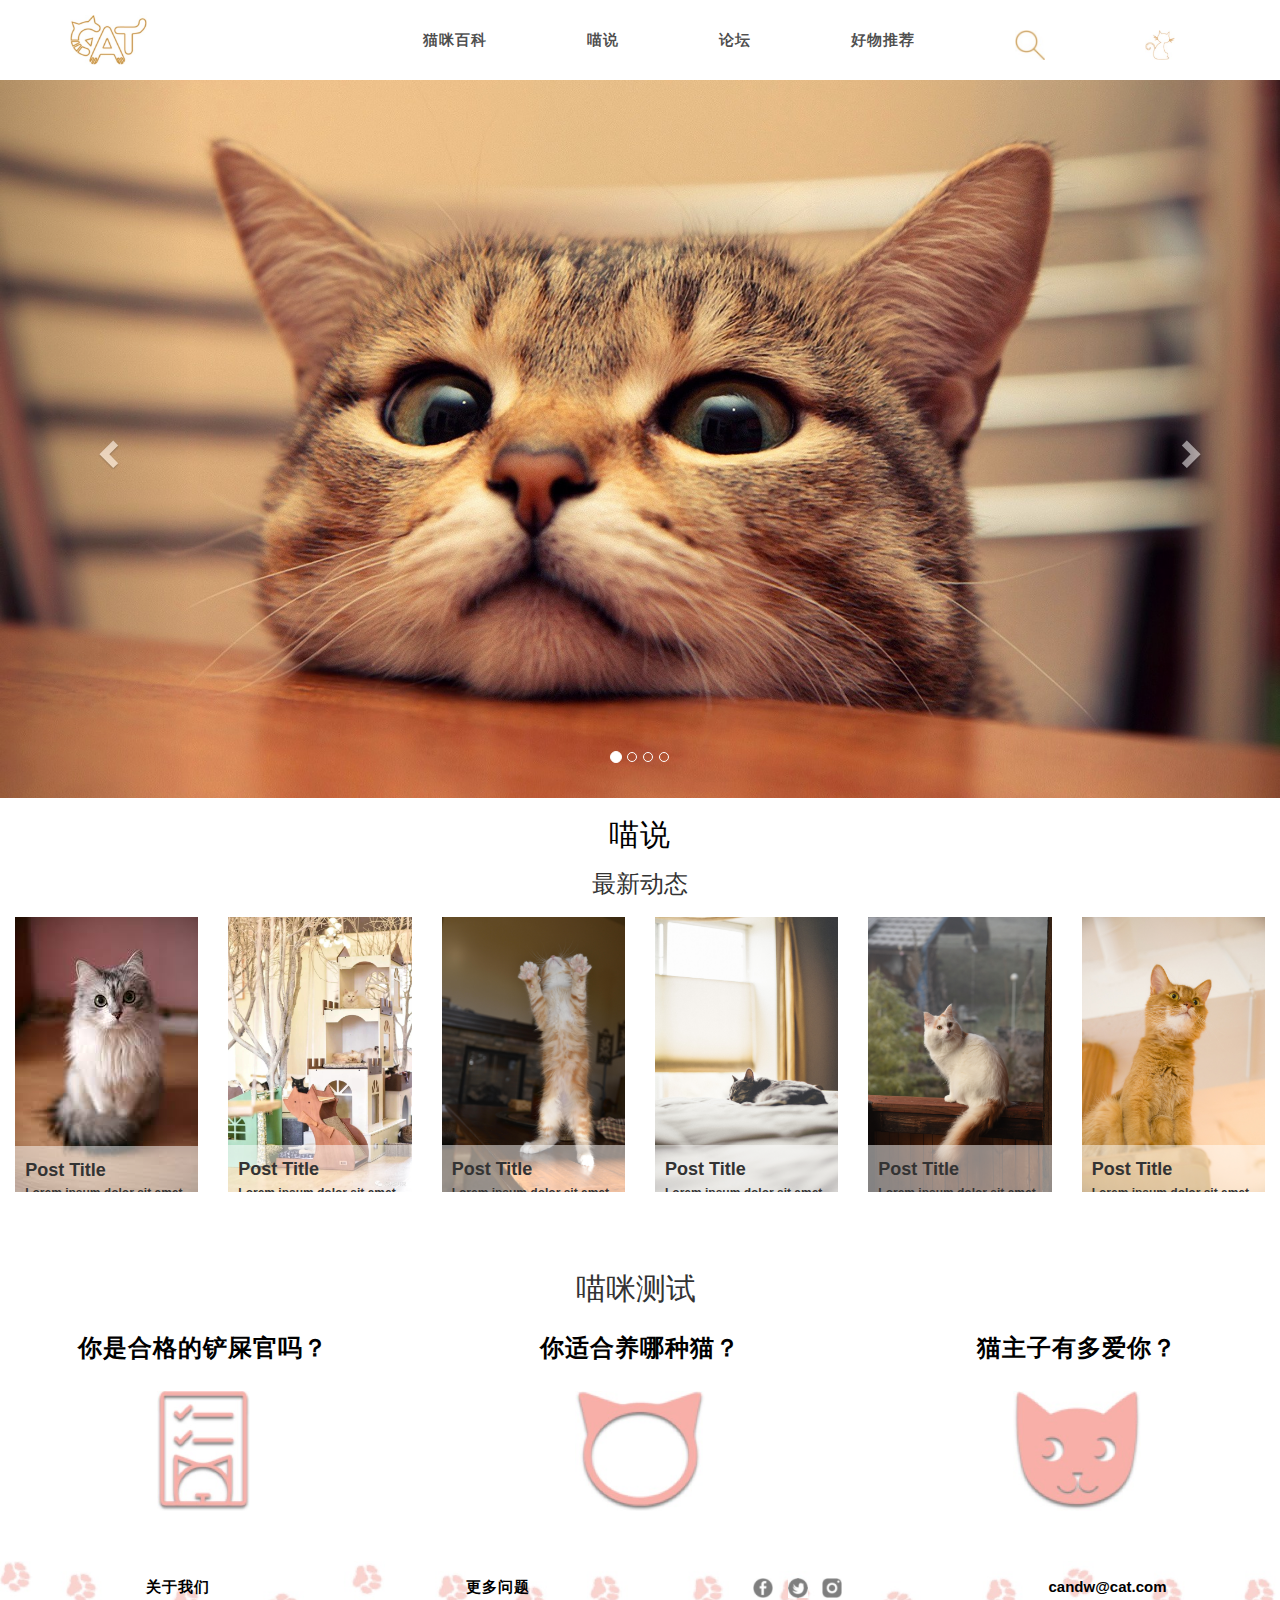
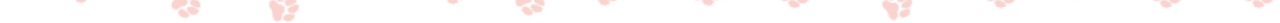
==== commit 16087c41: "update" ====
--- a/index.html
+++ b/index.html
@@ -125,7 +125,7 @@
 </div>
 	
 <div class="row clearfix test">
-<h2 class="section-heading text-center">喵咪测试</h2>
+<div class="text-center section-heading" id="maomitest"><h2>喵咪测试</h2></div>
 	<div class="col-md-4 text-center">
 		<a href="#"><h3>你是合格的铲屎官吗？</h3>
 		<br>
--- a/css/style.css
+++ b/css/style.css
@@ -38,11 +38,11 @@
 a:hover {
 	color: white;
 	text-decoration: none;
-	-webkit-text-shadow: 0 0 10px #ff401a, 0 0 50px #ff9b1a;
-    -moz-text-shadow: 0 0 10px #ff401a, 0 0 50px #ff9b1a;
-    -ms-text-shadow: 0 0 10px #ff401a, 0 0 50px #ff9b1a;
-    -o-text-shadow: 0 0 10px #ff401a, 0 0 50px #ff9b1a;
-    text-shadow: 0 0 10px #ff401a, 0 0 50px #ff9b1a;
+	-webkit-text-shadow: 0 0 10px #000000, 0 0 50px #000000;
+    -moz-text-shadow: 0 0 10px #000000, 0 0 50px #000000;
+    -ms-text-shadow: 0 0 10px #000000, 0 0 50px #000000;
+    -o-text-shadow: 0 0 10px #000000, 0 0 50px #000000;
+    text-shadow: 0 0 10px #000000, 0 0 50px #000000;
 }
 
 footer {
@@ -360,6 +360,10 @@
 }
 
 .section-heading {
-	margin-top: 80px;
 	position: relative;
 }
+
+#maomitest {
+	margin-right: 18%;
+	padding: auto;
+}
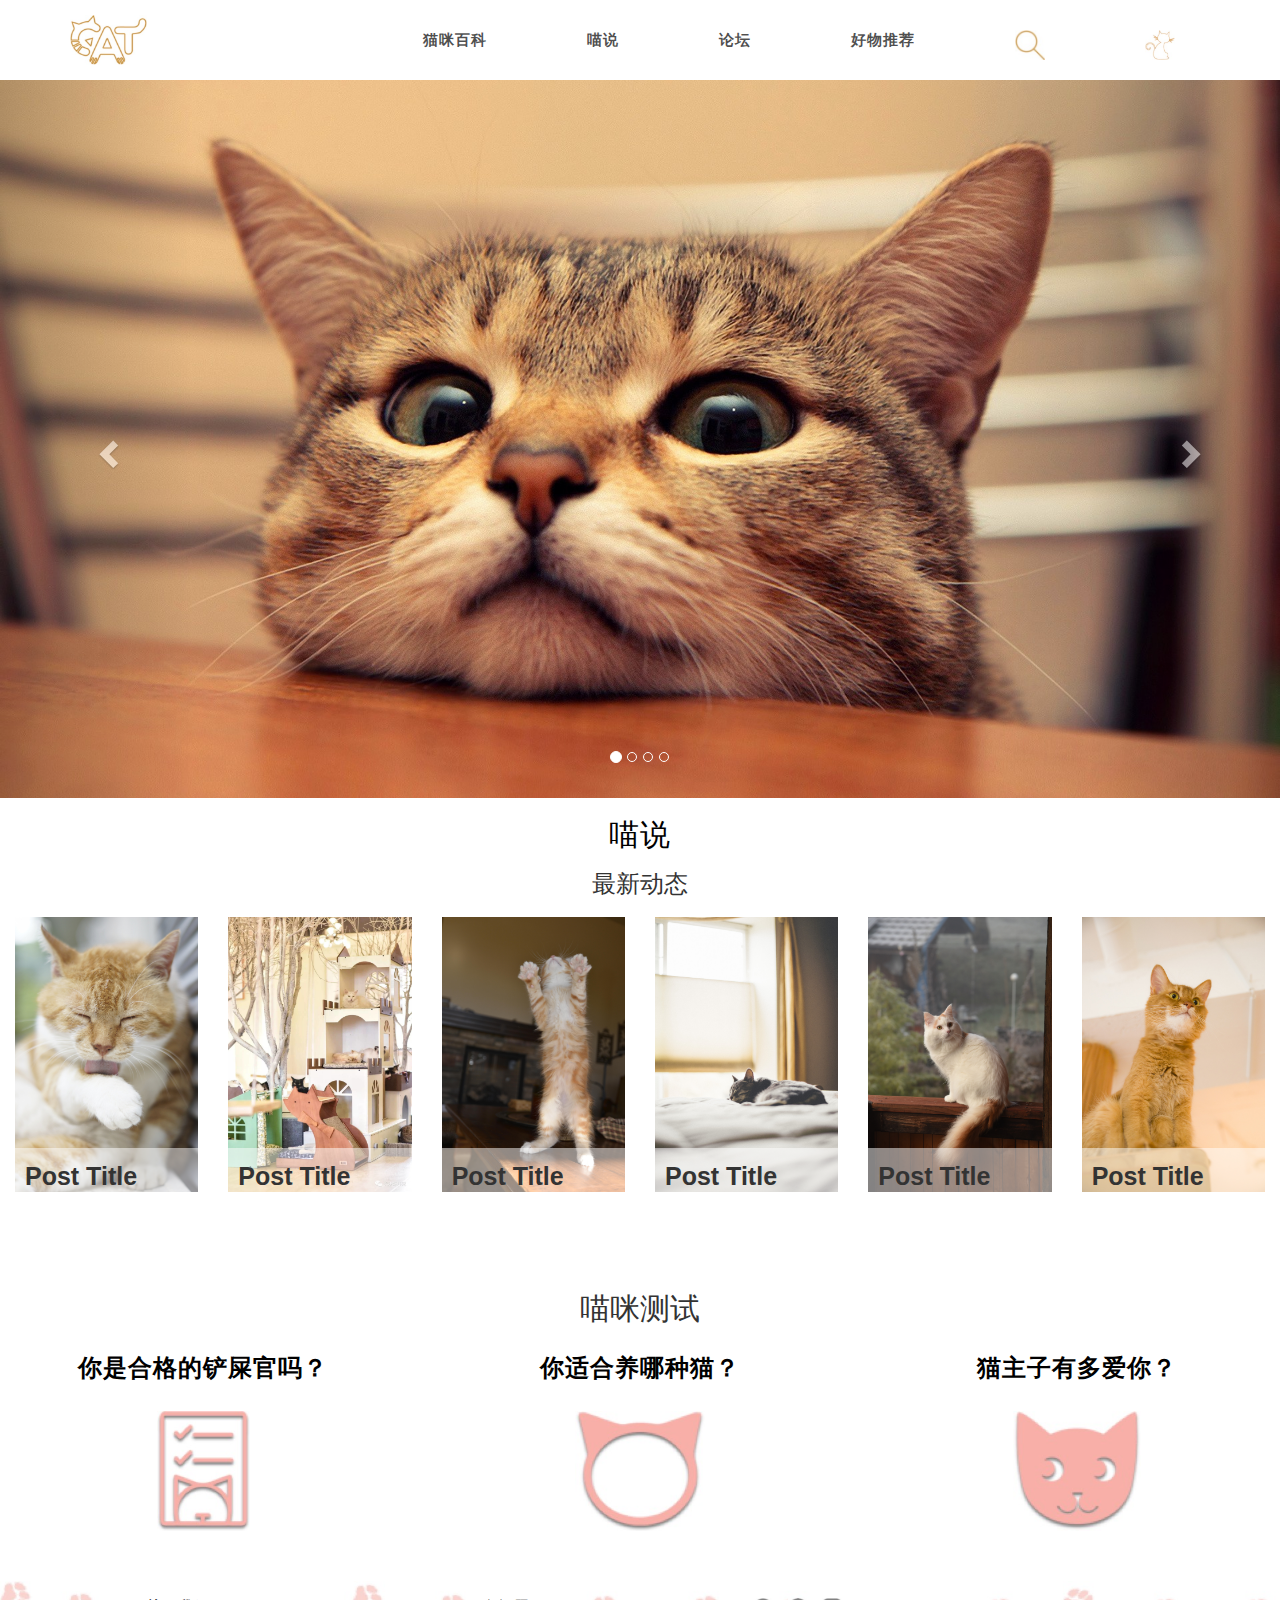
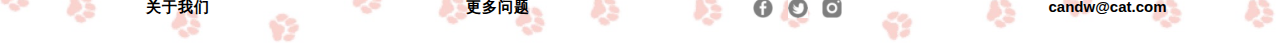
==== commit 2e425e34: "fix" ====
--- a/index.html
+++ b/index.html
@@ -70,7 +70,7 @@
 
 	<div class="col-md-2">
 	<div class="poster-wrapper">
-		<a href="#" data-toggle="modal" data-target="#modal1"><img class="img-relative" src="img/cat10.jpg"></a>
+		<a href="#" data-toggle="modal" data-target="#modal1"><img class="img-relative" src="img/cat5.jpg"></a>
 		<div class="poster-content">
 			<h3>Post Title</h3>
 			<p>Lorem ipsum dolor sit amet, consectetur adipisicing elit. Sint natus itaque ex laborum praesentium soluta velit</p>
@@ -122,10 +122,11 @@
 		</div>
 	</div>
 	</div>
+	<div class="clearfix"></div>
 </div>
 	
 <div class="row clearfix test">
-<div class="text-center section-heading" id="maomitest"><h2>喵咪测试</h2></div>
+<div class="text-center section-heading"><h2>喵咪测试</h2></div>
 	<div class="col-md-4 text-center">
 		<a href="#"><h3>你是合格的铲屎官吗？</h3>
 		<br>
--- a/css/style.css
+++ b/css/style.css
@@ -38,11 +38,11 @@
 a:hover {
 	color: white;
 	text-decoration: none;
-	-webkit-text-shadow: 0 0 10px #000000, 0 0 50px #000000;
-    -moz-text-shadow: 0 0 10px #000000, 0 0 50px #000000;
-    -ms-text-shadow: 0 0 10px #000000, 0 0 50px #000000;
-    -o-text-shadow: 0 0 10px #000000, 0 0 50px #000000;
-    text-shadow: 0 0 10px #000000, 0 0 50px #000000;
+	-webkit-text-shadow: 0 0 10px #ff401a, 0 0 50px #ff401a;
+    -moz-text-shadow: 0 0 10px #ff401a, 0 0 50px #ff401a;
+    -ms-text-shadow: 0 0 10px #ff401a, 0 0 50px #ff401a;
+    -o-text-shadow: 0 0 10px #ff401a, 0 0 50px #ff401a;
+    text-shadow: 0 0 10px #ff401a, 0 0 50px #ff401a;
 }
 
 footer {
@@ -191,6 +191,7 @@
 .form-group textarea,
 .form-group input {
 	border-radius: 0;
+	border: 2px solid black;
 }
 .btn,
 .btn-x1 {
@@ -228,7 +229,7 @@
 .poster-wrapper h3{
 	font-weight: bold;
 	margin: 5px 0 5px 0;
-	font-size: 18px;
+	font-size: 25px;
 }
 
 .poster-wrapper p{
@@ -245,7 +246,7 @@
   	background-color: rgba(255,255,255,0.5);
   	position: absolute;
   	padding: 10px;
-  	top: 83%;
+  	top: 84%;
   	transition: all 0.5s ease;
   	text-align: left;
 }
@@ -304,7 +305,6 @@
 	font-weight: bold;
 }
 .test {
-	margin-top: 120px;
 	margin-bottom: 50px;
 }
 .price-list {
@@ -358,12 +358,3 @@
 #veterinary h2 {
 	font-weight: bold;
 }
-
-.section-heading {
-	position: relative;
-}
-
-#maomitest {
-	margin-right: 18%;
-	padding: auto;
-}
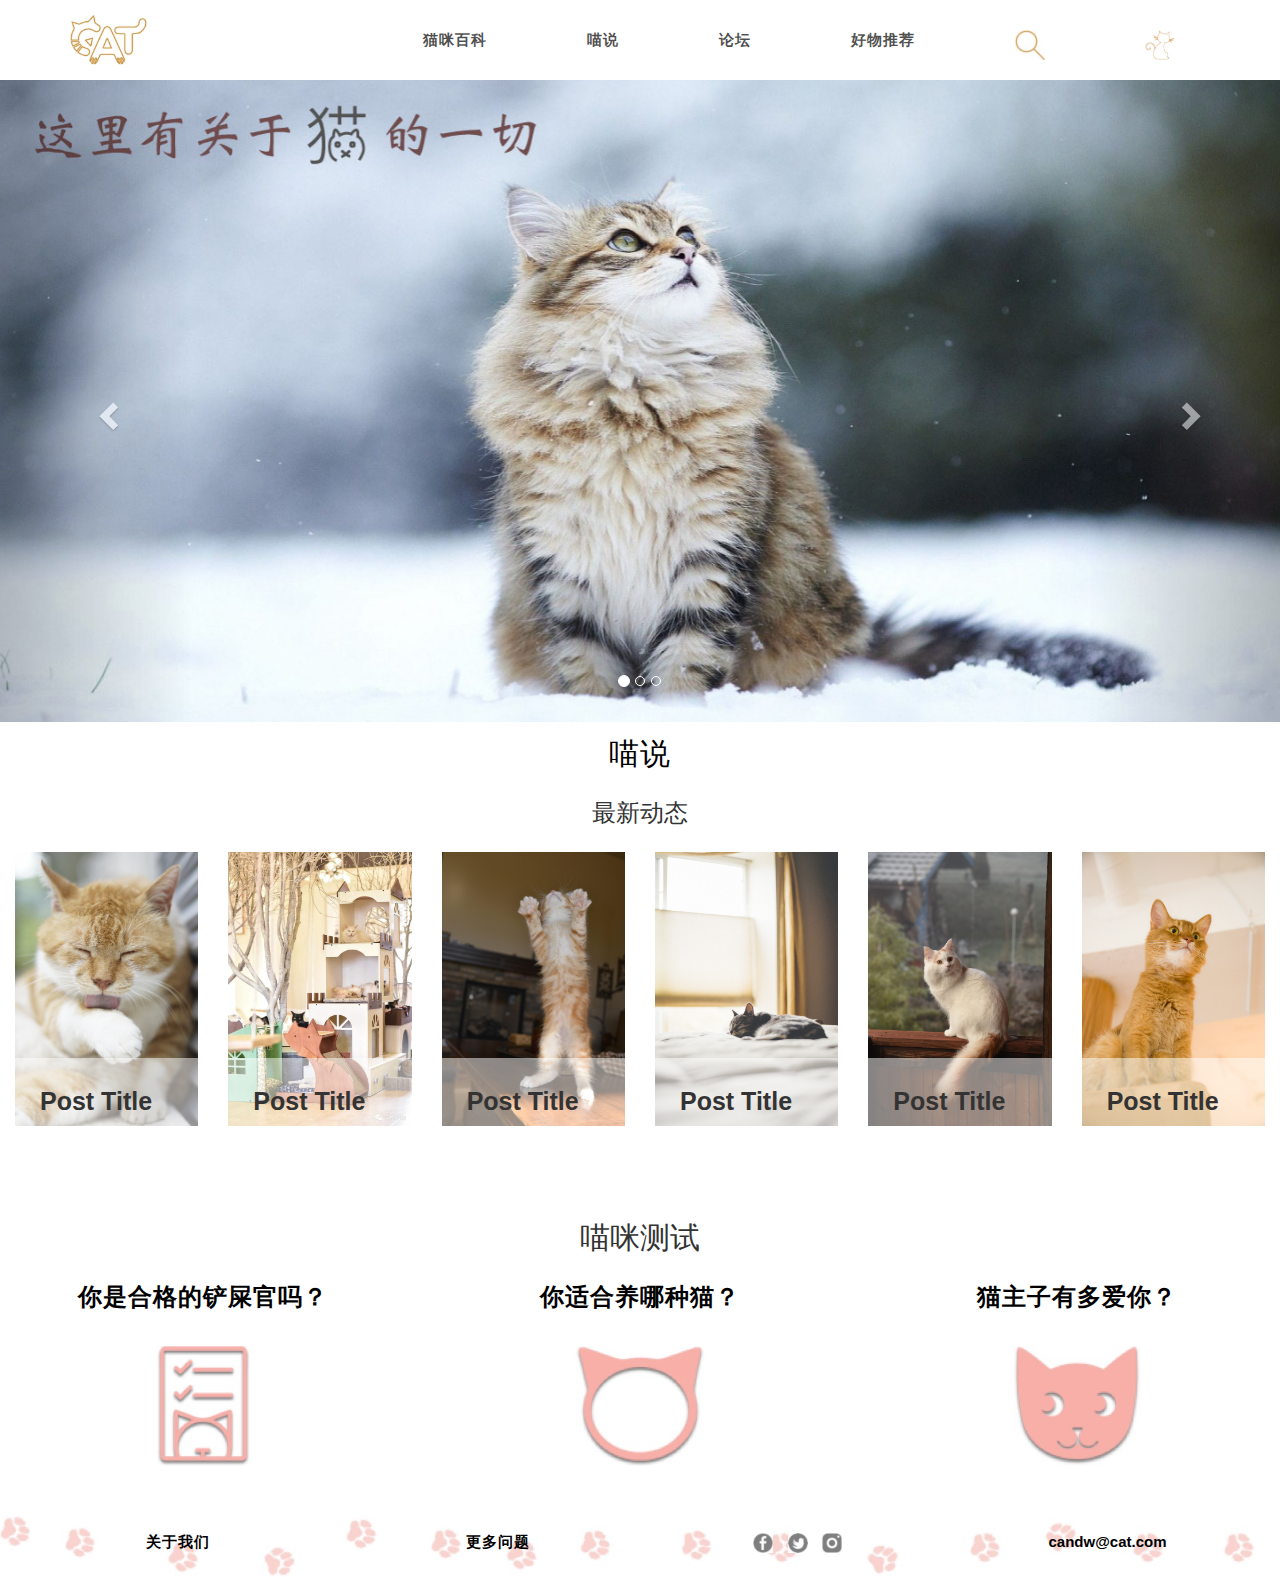
==== commit 6f805657: "banner update" ====
--- a/index.html
+++ b/index.html
@@ -41,20 +41,16 @@
 				<li data-target="#carousel-banner" data-slide-to="0" class="active"></li>
 				<li data-target="#carousel-banner" data-slide-to="1"></li>
 				<li data-target="#carousel-banner" data-slide-to="2"></li>
-				<li data-target="#carousel-banner" data-slide-to="3"></li>
 			</ol>
 			<div class="carousel-inner" role="listbox">
 				<div class="item active">
-					<img src="img/cat1.jpg">
+					<img src="img/Banner-1.jpg">
 				</div>
 				<div class="item">
-					<img src="img/cat2.jpg">
+					<img src="img/Banner-2.jpg">
 				</div>
 				<div class="item">
-					<img src="img/cat3.jpg">
-				</div>
-				<div class="item">
-					<img src="img/cat4.jpg">
+					<img src="img/Banner-3.jpg">
 				</div>
 			</div>
 			<a href="#carousel-banner" class="left carousel-control" role="button" data-slide="prev"><span class="glyphicon glyphicon-chevron-left" aria-hidden="true"></span>
--- a/css/style.css
+++ b/css/style.css
@@ -1,3 +1,13 @@
+@font-face {
+	font-family: hiragino;
+	src: url("../fonts/冬青细黑体.otf");
+}
+
+@font-face {
+	font-family: kaishu;
+	src: url("../fonts/刘梦吟书法行楷.ttf");
+}
+
 html {
 	margin: 0;
 	overflow-x: hidden;
@@ -19,7 +29,10 @@
 header {
 	margin: 0;
 }
-
+h1, h2, h3, h4 {
+	padding: 15px;
+	margin: 0;
+}
 a {
 	text-decoration: none;
 	letter-spacing: 1px;
@@ -38,11 +51,11 @@
 a:hover {
 	color: white;
 	text-decoration: none;
-	-webkit-text-shadow: 0 0 10px #ff401a, 0 0 50px #ff401a;
-    -moz-text-shadow: 0 0 10px #ff401a, 0 0 50px #ff401a;
-    -ms-text-shadow: 0 0 10px #ff401a, 0 0 50px #ff401a;
-    -o-text-shadow: 0 0 10px #ff401a, 0 0 50px #ff401a;
-    text-shadow: 0 0 10px #ff401a, 0 0 50px #ff401a;
+	-webkit-text-shadow: 0 0 10px #ff401a, 0 0 50px #e2ab44;
+    -moz-text-shadow: 0 0 10px #ff401a, 0 0 50px #e2ab44;
+    -ms-text-shadow: 0 0 10px #ff401a, 0 0 50px #e2ab44;
+    -o-text-shadow: 0 0 10px #ff401a, 0 0 50px #e2ab44;
+    text-shadow: 0 0 10px #ff401a, 0 0 50px #e2ab44;
 }
 
 footer {
@@ -124,7 +137,7 @@
     margin-right: 15px;
     margin-bottom: 8px;
     background-color: rgb(255,255,255);
-    border: 2px solid pink;
+    border: 2px solid #e2ab44;
     border-radius: 5;
 }
 
@@ -138,7 +151,7 @@
 }
 
 .icon-bar {
-	background-color: pink;
+	background-color: #e2ab44;
 	margin: 10;
 
 }
@@ -155,7 +168,7 @@
 	margin: 0px;
 	}
 	.navbar-collapse .navbar-nav {
-	background-color: rgba(255,255,255,0.7);
+	background-color: rgba(255,255,255,1);
 	}
 	#searchlogo:hover{
 		transform: none;
@@ -246,7 +259,7 @@
   	background-color: rgba(255,255,255,0.5);
   	position: absolute;
   	padding: 10px;
-  	top: 84%;
+  	top: 75%;
   	transition: all 0.5s ease;
   	text-align: left;
 }
@@ -282,9 +295,12 @@
 		float: right;
 		position: relative;
 	}
-	.poster-wrapper h3,
 	.poster-wrapper p {
 		font-size: 14px;
+	}
+
+	.poster-wrapper h3{
+		padding-left: 0;
 	}
 	.google-map {
 		margin: 20px auto;
@@ -303,6 +319,7 @@
 }
 .test h3 {
 	font-weight: bold;
+	font-family: "kaishu";
 }
 .test {
 	margin-bottom: 50px;
@@ -358,3 +375,70 @@
 #veterinary h2 {
 	font-weight: bold;
 }
+
+.section-header {
+	width: 100%;
+	height: 100%;
+	border-bottom: 2px solid #e2ab44;
+	text-align: left;
+}
+.section-header h3{
+	color: white;
+	width: 37%;
+	background-color: #e2ab44;
+}
+
+/*side-bar hover effect*/
+
+.btn-2 {
+  letter-spacing: 0;
+}
+
+.btn-2:hover,
+.btn-2:active {
+  letter-spacing: 5px;
+}
+
+.btn-2:after,
+.btn-2:before {
+  -webkit-backface-visibility: hidden;
+          backface-visibility: hidden;
+  border: 1px solid rgba(255, 255, 255, 0);
+  bottom: 0px;
+  content: " ";
+  display: block;
+  margin: 0 auto;
+  position: relative;
+  -webkit-transition: all 280ms ease-in-out;
+  transition: all 280ms ease-in-out;
+  width: 0;
+}
+
+.btn-2:hover:after,
+.btn-2:hover:before {
+  -webkit-backface-visibility: hidden;
+          backface-visibility: hidden;
+  border-color: #e2ab44;
+  -webkit-transition: width 350ms ease-in-out;
+  transition: width 350ms ease-in-out;
+  width: 70%;
+}
+
+.btn-2:hover:before {
+  bottom: auto;
+  top: 0;
+  width: 70%;
+}
+
+.btn-2:hover,
+.btn-2:focus,
+.btn-2:active{
+	color: black;
+    -webkit-text-shadow: 0 0 0px #ff401a, 0 0 0px #ff9b1a;
+    -moz-text-shadow: 0 0 0px #ff401a, 0 0 0px #ff9b1a;
+    -ms-text-shadow: 0 0 0px #ff401a, 0 0 0px #ff9b1a;
+    -o-text-shadow: 0 0 0px #ff401a, 0 0 0px #ff9b1a;
+    text-shadow: 0 0 0px #ff401a, 0 0 0px #ff9b1a;
+
+
+/* end of effect */
